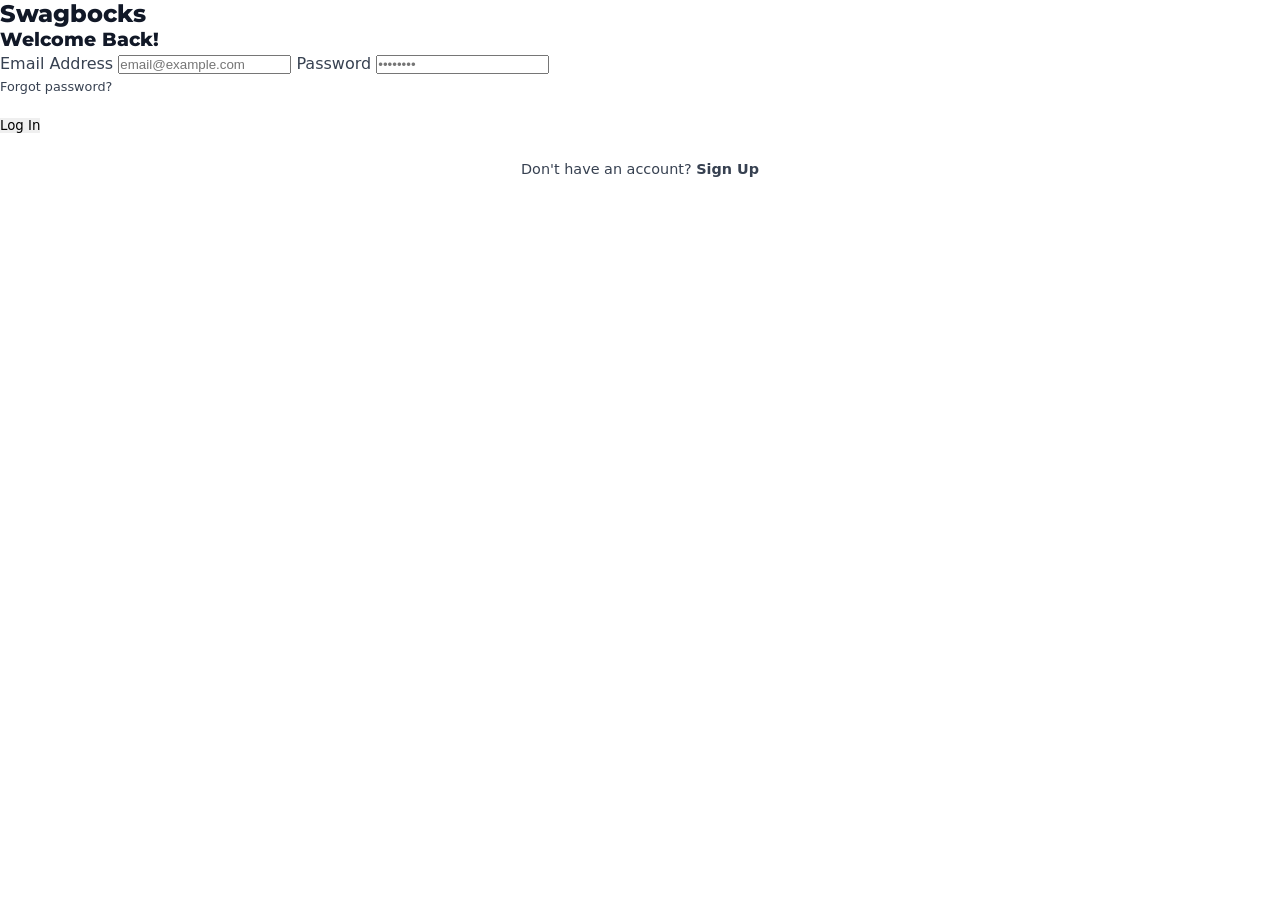
==== login.html @ ddcbab2a "first commit swag" ====
<!DOCTYPE html>
<html lang="en">
<head>
    <meta charset="UTF-8">
    <meta name="viewport" content="width=device-width, initial-scale=1.0">
    <link href="https://fonts.googleapis.com/css2?family=Montserrat:wght@800&display=swap" rel="stylesheet">
    <link rel="stylesheet" href="style.css">
    <title>Log In | Swagbocks</title>
</head>
<body>

    <section class="register_section">
        
        <div class="glass_form">
            <a href="index.html" style="text-decoration: none;"><h1>Swagbocks</h1></a>
            
            <form action="#" class="step1">
                <h3>Welcome Back!</h3>

                <label for="email">Email Address</label>
                <input type="email" id="email" name="email" placeholder="email@example.com" required>

                <label for="password">Password</label>
                <input type="password" id="password" name="password" placeholder="••••••••" required>

                <div style="display: flex; justify-content:建设; margin-bottom: 15px;">
                    <a href="#" style="font-size: 0.8em; color: var(--color_secundario); text-decoration: none;">Forgot password?</a>
                </div>

                <button type="submit" class="nextBtn">Log In</button>

                <p style="text-align: center; margin-top: 20px; font-size: 0.9em;">
                    Don't have an account? 
                    <a href="register.html" style="color: var(--color_secundario); font-weight: bold; text-decoration: none;">Sign Up</a>
                </p>
            </form>
        </div>

    </section>

</body>
</html>
---- style.css ----
/* ==========================================
   SWAGBUCKS - CSS PROFESIONAL Y RESPONSIVO
   ========================================== */

/* === VARIABLES CSS === */
:root {
  /* Colores principales */
  --primary: #2563eb;
  --primary-dark: #1d4ed8;
  --primary-light: #3b82f6;
  --secondary: #10b981;
  --secondary-dark: #059669;
  --accent: #f59e0b;
  
  /* Colores neutros */
  --white: #ffffff;
  --gray-50: #f9fafb;
  --gray-100: #f3f4f6;
  --gray-200: #e5e7eb;
  --gray-300: #d1d5db;
  --gray-400: #9ca3af;
  --gray-500: #6b7280;
  --gray-600: #4b5563;
  --gray-700: #374151;
  --gray-800: #1f2937;
  --gray-900: #111827;
  
  /* Tipografia */
  --font-display: 'Montserrat', system-ui, sans-serif;
  --font-body: 'Inter', system-ui, sans-serif;
  
  /* Sombras */
  --shadow-sm: 0 1px 2px 0 rgb(0 0 0 / 0.05);
  --shadow: 0 1px 3px 0 rgb(0 0 0 / 0.1), 0 1px 2px -1px rgb(0 0 0 / 0.1);
  --shadow-md: 0 4px 6px -1px rgb(0 0 0 / 0.1), 0 2px 4px -2px rgb(0 0 0 / 0.1);
  --shadow-lg: 0 10px 15px -3px rgb(0 0 0 / 0.1), 0 4px 6px -4px rgb(0 0 0 / 0.1);
  --shadow-xl: 0 20px 25px -5px rgb(0 0 0 / 0.1), 0 8px 10px -6px rgb(0 0 0 / 0.1);
  
  /* Bordes */
  --radius-sm: 0.375rem;
  --radius: 0.5rem;
  --radius-lg: 0.75rem;
  --radius-xl: 1rem;
  --radius-2xl: 1.5rem;
  
  /* Transiciones */
  --transition: all 0.3s ease;
}

/* === RESET Y BASE === */
*,
*::before,
*::after {
  box-sizing: border-box;
  margin: 0;
  padding: 0;
}

html {
  scroll-behavior: smooth;
  -webkit-font-smoothing: antialiased;
  -moz-osx-font-smoothing: grayscale;
}

body {
  font-family: var(--font-body);
  font-size: 1rem;
  line-height: 1.6;
  color: var(--gray-700);
  background-color: var(--white);
}

img {
  max-width: 100%;
  height: auto;
  display: block;
}

a {
  text-decoration: none;
  color: inherit;
  transition: var(--transition);
}

button {
  cursor: pointer;
  border: none;
  font-family: inherit;
  transition: var(--transition);
}

h1, h2, h3, h4, h5, h6 {
  font-family: var(--font-display);
  font-weight: 800;
  line-height: 1.2;
  color: var(--gray-900);
}

/* === CONTENEDOR === */
.container {
  width: 100%;
  max-width: 1200px;
  margin: 0 auto;
  padding: 0 1rem;
}

@media (min-width: 640px) {
  .container {
    padding: 0 1.5rem;
  }
}

@media (min-width: 1024px) {
  .container {
    padding: 0 2rem;
  }
}

/* ==========================================
   HEADER
   ========================================== */
.header {
  position: sticky;
  top: 0;
  z-index: 100;
  background: var(--white);
  border-bottom: 1px solid var(--gray-200);
  box-shadow: var(--shadow-sm);
}

.logo_inicio {
  display: flex;
  justify-content: space-between;
  align-items: center;
  padding: 1rem 0;
}

.logo_inicio h1 {
  font-size: 1.75rem;
  background: linear-gradient(135deg, var(--primary) 0%, var(--secondary) 100%);
  -webkit-background-clip: text;
  -webkit-text-fill-color: transparent;
  background-clip: text;
}

.boton_principal {
  display: inline-flex;
  align-items: center;
  justify-content: center;
  padding: 0.625rem 1.5rem;
  font-size: 0.875rem;
  font-weight: 600;
  color: var(--white);
  background: var(--primary);
  border-radius: var(--radius);
  box-shadow: var(--shadow);
}

.boton_principal:hover {
  background: var(--primary-dark);
  transform: translateY(-1px);
  box-shadow: var(--shadow-md);
}

/* ==========================================
   SECCION LOGIN / HERO
   ========================================== */
.login {
  background: linear-gradient(180deg, #f0fdf4 0%, #ecfeff 50%, var(--white) 100%);
  padding: 3rem 0;
  position: relative;
}

.login::after {
  content: '';
  position: absolute;
  bottom: 0;
  left: 0;
  right: 0;
  height: 80px;
  background: linear-gradient(to bottom, transparent, var(--white));
  pointer-events: none;
}

@media (min-width: 768px) {
  .login {
    padding: 4rem 0;
  }
}

@media (min-width: 1024px) {
  .login {
    padding: 5rem 0;
  }
}

.login_container {
  display: flex;
  flex-direction: column;
  gap: 2.5rem;
}

@media (min-width: 768px) {
  .login_container {
    flex-direction: row;
    align-items: center;
    gap: 3rem;
  }
}

@media (min-width: 1024px) {
  .login_container {
    gap: 4rem;
  }
}

/* Titulo y contenido izquierdo */
.title {
  flex: 1;
  text-align: center;
}

@media (min-width: 768px) {
  .title {
    text-align: left;
  }
}

.title h2 {
  font-family: 'Montserrat', var(--font-display);
  font-size: clamp(2rem, 5vw, 3rem);
  font-weight: 800;
  line-height: 1.1;
  letter-spacing: -0.02em;
  margin: 0;
  display: inline;
}

.title h2:first-of-type {
  color: var(--secondary);
}

.title h2:first-of-type::after {
  content: ' ';
}

.title h2:nth-of-type(2) {
  color: var(--primary);
}

.title p {
  font-size: 1rem;
  color: var(--gray-600);
  margin: 1.5rem 0 0.5rem;
  line-height: 1.5;
}

.title p:last-of-type {
  margin-top: 0.5rem;
  margin-bottom: 0;
}

.title .count {
  display: block;
  max-width: 220px;
  margin: 0 auto;
  border-radius: var(--radius);
  box-shadow: var(--shadow-md);
}

@media (min-width: 768px) {
  .title .count {
    margin: 0;
  }
}

/* Formulario de login */
.login_form {
  flex: 1;
  width: 100%;
  max-width: 420px;
  margin: 0 auto;
}

@media (min-width: 768px) {
  .login_form {
    margin: 0;
  }
}

.form {
  display: flex;
  flex-direction: column;
  gap: 1rem;
  background: var(--white);
  padding: 2rem;
  border-radius: var(--radius-xl);
  box-shadow: var(--shadow-xl);
  border: 1px solid var(--gray-100);
}

@media (min-width: 640px) {
  .form {
    padding: 2.5rem;
  }
}

.form h3 {
  font-size: 1.5rem;
  text-align: center;
  color: var(--gray-900);
  margin-bottom: 0.5rem;
}

.form label {
  font-size: 0.875rem;
  font-weight: 500;
  color: var(--gray-700);
}

.form input {
  width: 100%;
  padding: 0.75rem 1rem;
  font-size: 1rem;
  border: 1px solid var(--gray-300);
  border-radius: var(--radius);
  background: var(--white);
  transition: var(--transition);
}

.form input:focus {
  outline: none;
  border-color: var(--primary);
  box-shadow: 0 0 0 3px rgba(37, 99, 235, 0.1);
}

.form input::placeholder {
  color: var(--gray-400);
}

.button-regis {
  display: block;
  width: 100%;
  padding: 0.875rem;
  font-size: 1rem;
  font-weight: 600;
  text-align: center;
  color: var(--white);
  background: var(--secondary);
  border-radius: var(--radius);
  margin-top: 0.5rem;
}

.button-regis:hover {
  background: var(--secondary-dark);
  transform: translateY(-2px);
  box-shadow: var(--shadow-lg);
}

.form > p {
  text-align: center;
  font-size: 0.875rem;
  color: var(--gray-500);
  margin: 0.5rem 0 0;
}

.button-login {
  display: block;
  width: 100%;
  padding: 0.75rem;
  font-size: 0.9375rem;
  font-weight: 600;
  text-align: center;
  color: var(--primary);
  background: transparent;
  border: 2px solid var(--primary);
  border-radius: var(--radius);
}

.button-login:hover {
  color: var(--white);
  background: var(--primary);
}

/* ==========================================
   SECCION 2 - HOW IT WORKS (Layout Zigzag con Grid)
   ========================================== */
.section2 {
  padding: 4rem 1rem;
  background: linear-gradient(180deg, var(--white) 0%, #f0fdf4 100%);
  position: relative;
  overflow: hidden;
  counter-reset: step-counter;
}

.section2::before {
  content: '';
  position: absolute;
  top: 0;
  left: 0;
  right: 0;
  height: 4px;
  background: linear-gradient(90deg, var(--primary), var(--secondary), var(--accent));
}

@media (min-width: 768px) {
  .section2 {
    padding: 5rem 4rem;
  }
}

@media (min-width: 1024px) {
  .section2 {
    padding: 5rem 6rem;
  }
}

.section2 h2 {
  font-size: clamp(1.75rem, 4vw, 2.5rem);
  text-align: center;
  margin-bottom: 1rem;
}

.section2 > p {
  max-width: 700px;
  margin: 0 auto 3rem;
  text-align: center;
  color: var(--gray-600);
  padding: 0 1rem;
}

/* Cards con Grid para layout zigzag */
.how {
  max-width: 900px;
  margin: 0 auto 2.5rem;
  background: var(--white);
  border-radius: var(--radius-xl);
  box-shadow: var(--shadow-lg);
  overflow: hidden;
  transition: var(--transition);
  position: relative;
  border: 2px solid transparent;
}

.how:hover {
  box-shadow: var(--shadow-xl);
  border-color: var(--primary);
}

/* Grid layout para desktop */
@media (min-width: 768px) {
  .how {
    display: grid;
    grid-template-columns: 1fr 1fr;
    grid-template-rows: auto auto 1fr auto;
    min-height: 280px;
  }
  
  /* Card 1: imagen izquierda, contenido derecha */
  .how:nth-of-type(1) img { grid-column: 1; grid-row: 1 / -1; }
  .how:nth-of-type(1) h3 { grid-column: 2; grid-row: 1; }
  .how:nth-of-type(1) .color_blue { grid-column: 2; grid-row: 2; }
  .how:nth-of-type(1) .button_section_2 { grid-column: 2; grid-row: 4; }
  
  /* Card 2: contenido izquierda, imagen derecha (ZIGZAG) */
  .how:nth-of-type(2) img { grid-column: 2; grid-row: 1 / -1; }
  .how:nth-of-type(2) h3 { grid-column: 1; grid-row: 1; }
  .how:nth-of-type(2) .color_blue { grid-column: 1; grid-row: 2; }
  .how:nth-of-type(2) .button_section_2 { grid-column: 1; grid-row: 4; }
  
  /* Card 3: imagen izquierda, contenido derecha */
  .how:nth-of-type(3) img { grid-column: 1; grid-row: 1 / -1; }
  .how:nth-of-type(3) h3 { grid-column: 2; grid-row: 1; }
  .how:nth-of-type(3) .color_blue { grid-column: 2; grid-row: 2; }
  .how:nth-of-type(3) .button_section_2 { grid-column: 2; grid-row: 4; }
}

/* Numero de paso */
.how::before {
  content: counter(step-counter);
  counter-increment: step-counter;
  position: absolute;
  top: 1rem;
  left: 1rem;
  width: 44px;
  height: 44px;
  background: var(--primary);
  color: var(--white);
  border-radius: 50%;
  display: flex;
  align-items: center;
  justify-content: center;
  font-family: var(--font-display);
  font-weight: 800;
  font-size: 1.25rem;
  z-index: 2;
  box-shadow: var(--shadow-lg);
}

/* Colores diferentes para cada paso */
.how:nth-of-type(1)::before { background: var(--primary); }
.how:nth-of-type(2)::before { background: var(--secondary); }
.how:nth-of-type(3)::before { background: var(--accent); color: var(--gray-900); }

/* Posicion del numero en zigzag para desktop */
@media (min-width: 768px) {
  .how:nth-of-type(2)::before {
    left: auto;
    right: 1rem;
  }
}

.how img {
  width: 100%;
  height: 220px;
  object-fit: cover;
}

@media (min-width: 768px) {
  .how img {
    height: 100%;
    min-height: 280px;
    object-fit: cover;
  }
}

.how h3 {
  font-size: 1.25rem;
  padding: 1.5rem 1.5rem 0.75rem;
  color: var(--gray-900);
}

@media (min-width: 768px) {
  .how h3 {
    font-size: 1.375rem;
    padding: 2rem 2rem 1rem;
    align-self: end;
  }
}

.how .color_blue {
  padding: 0 1.5rem;
}

@media (min-width: 768px) {
  .how .color_blue {
    padding: 0 2rem;
  }
}

.how .color_blue p {
  font-size: 0.9375rem;
  color: var(--gray-600);
  line-height: 1.75;
}

@media (min-width: 768px) {
  .how .color_blue p {
    font-size: 1rem;
  }
}

.button_section_2 {
  display: inline-block;
  margin: 1.25rem 1.5rem 1.5rem;
  padding: 0.75rem 1.5rem;
  font-size: 0.9375rem;
  font-weight: 600;
  color: var(--white);
  background: var(--primary);
  border-radius: var(--radius);
  border: none;
  cursor: pointer;
  transition: var(--transition);
}

@media (min-width: 768px) {
  .button_section_2 {
    margin: 1rem 2rem 2rem;
    padding: 0.875rem 2rem;
    align-self: start;
  }
}

.how:nth-of-type(2) .button_section_2 {
  background: var(--secondary);
}

.how:nth-of-type(3) .button_section_2 {
  background: var(--accent);
  color: var(--gray-900);
}

.button_section_2:hover {
  transform: translateY(-2px);
  box-shadow: var(--shadow-md);
  filter: brightness(1.1);
}

/* ==========================================
   SECCION 3 - TESTIMONIALS
   ========================================== */
.section3 {
  padding: 2rem 0;
  background-color: rgb(241, 237, 237); /* Fondo gris súper claro para resaltar las tarjetas blancas */
  text-align: center;
}

.section3 h2 {
  font-size: clamp(1.75rem, 4vw, 2.5rem);
  margin-bottom: 0.5rem;
}

.section-subtitle {
  color: var(--gray-600);
  margin-bottom: 3rem;
  font-size: 1.1rem;
}

/* El Grid Responsivo */
.testimonials_grid {
  display: grid;
  grid-template-columns: 1fr; /* Móvil: 1 columna */
  gap: 1.5rem;
  margin-bottom: 3rem;
}

@media (min-width: 640px) {
  .testimonials_grid {
    grid-template-columns: repeat(2, 1fr); /* Tablet: 2 columnas */
  }
}

@media (min-width: 1024px) {
  .testimonials_grid {
    grid-template-columns: repeat(4, 1fr); /* PC: 4 columnas (hace 2 filas de 4) */
    gap: 2rem;
  }
}

/* Diseño de la Tarjeta */
.testimonio-card {
  background: var(--white);
  border-radius: var(--radius-xl);
  box-shadow: var(--shadow-md);
  border: 1px solid var(--gray-200);
  transition: var(--transition);
  display: flex;
  flex-direction: column;
  height: 100%;
}

.testimonio-card:hover {
  transform: translateY(-5px);
  box-shadow: var(--shadow-xl);
  border-color: var(--primary-light); /* Borde azul al pasar el mouse */
}

.testimonio-inner {
  padding: 1.75rem;
  display: flex;
  flex-direction: column;
  height: 100%;
  text-align: left;
}

.testimonio-header {
  display: flex;
  justify-content: space-between;
  align-items: flex-start;
  margin-bottom: 1rem;
}

.stars {
  color: var(--accent); /* Naranja/Amarillo de tus variables */
  font-size: 1.2rem;
  letter-spacing: 2px;
}

.quote-mark {
  color: var(--gray-200); /* Comilla sutil gris */
  font-size: 3.5rem;
  line-height: 0.5;
  font-family: serif;
  opacity: 0.5;
}

.testimonio-text {
  flex-grow: 1; /* Empuja el nombre y ganancias hacia abajo para igualar alturas */
  font-size: 0.95rem;
  color: var(--gray-700);
  line-height: 1.6;
  margin-bottom: 1.5rem;
  font-weight: 500;
}

.testimonio-footer {
  display: flex;
  justify-content: space-between;
  align-items: center;
  padding-top: 1.25rem;
  border-top: 1px solid var(--gray-100);
}

.user-name {
  font-weight: 800;
  color: var(--gray-900);
  font-size: 1.05rem;
}

.user-earned {
  color: var(--secondary-dark);
  font-weight: 700;
  font-size: 0.85rem;
  background: #dcfce7; /* Fondo verde clarito tipo etiqueta (badge) */
  padding: 0.35rem 0.75rem;
  border-radius: 20px;
}

.trust-footer {
  display: flex;
  flex-direction: column;
}
.trust-footer a{
  padding: 10px;
  width: 100px;
  margin: 10px auto;
  background-color: rgb(27, 224, 27);
  border-radius: 10px;
  color: black;
  font-weight: bold;
  text-decoration: none;
}
.trust-footer a:hover {
  transform: translateY(-5px);
  box-shadow: var(--shadow-xl);
  border-color: var(--primary-light); /* Borde azul al pasar el mouse */
}


/* ==========================================
   SECCION 4 - STATS
   ========================================== */
.section4 {
  padding: 4rem 1rem;
  background: linear-gradient(135deg, #1e3a8a 0%, var(--primary) 50%, #0891b2 100%);
  position: relative;
  overflow: hidden;
}

.section4::before {
  content: '';
  position: absolute;
  top: 0;
  left: 0;
  right: 0;
  bottom: 0;
  background: url("data:image/svg+xml,%3Csvg width='60' height='60' viewBox='0 0 60 60' xmlns='http://www.w3.org/2000/svg'%3E%3Cg fill='none' fill-rule='evenodd'%3E%3Cg fill='%23ffffff' fill-opacity='0.05'%3E%3Cpath d='M36 34v-4h-2v4h-4v2h4v4h2v-4h4v-2h-4zm0-30V0h-2v4h-4v2h4v4h2V6h4V4h-4zM6 34v-4H4v4H0v2h4v4h2v-4h4v-2H6zM6 4V0H4v4H0v2h4v4h2V6h4V4H6z'/%3E%3C/g%3E%3C/g%3E%3C/svg%3E");
  opacity: 0.5;
}

@media (min-width: 768px) {
  .section4 {
    padding: 5rem 2rem;
  }
}

.img_ref {
  display: flex;
  flex-direction: column;
  gap: 2rem;
  max-width: 1000px;
  margin: 0 auto;
}

@media (min-width: 768px) {
  .img_ref {
    flex-direction: row;
    gap: 2rem;
  }
}

.img_ref_frame {
  flex: 1;
  display: flex;
  flex-direction: column;
  align-items: center;
  text-align: center;
  padding: 2rem 1.5rem;
  background: rgba(255, 255, 255, 0.1);
  border-radius: var(--radius-xl);
  backdrop-filter: blur(10px);
}

.img_ref_frame:hover{
  transform: translateY(-25px);
  box-shadow: var(--shadow-xl);
  transition: all 0.5s ease-in-out;
}

.frame2:hover{
  transform: translateY(25px);
  box-shadow: var(--shadow-xl);
  transition: all 0.5s ease-in-out;
}

.img_ref_frame img {
 object-fit: cover;
 border-radius: 15px;
 margin-bottom: 20px;
}

.img_ref_frame h4 {
  font-size: 1rem;
  font-weight: 600;
  color: var(--white);
  line-height: 1.5;
}

@media (min-width: 768px) {
  .img_ref_frame h4 {
    font-size: 1.125rem;
  }
}

/* ==========================================
   SECCION 5 - POPULAR MERCHANTS
   ========================================== */
.section5 {
  padding: 4rem 1rem;
  background: linear-gradient(180deg, var(--white) 0%, #fffbeb 100%);
  position: relative;
}

.section5::before {
  content: '';
  position: absolute;
  top: 0;
  left: 50%;
  transform: translateX(-50%);
  width: 60px;
  height: 60px;
  background: var(--accent);
  border-radius: 50%;
  opacity: 0.1;
  filter: blur(30px);
}

@media (min-width: 768px) {
  .section5 {
    padding: 5rem 2rem;
  }
}

.section5 h2 {
  font-size: clamp(1.75rem, 4vw, 2.5rem);
  text-align: center;
  margin-bottom: 2.5rem;
}

.ref_div {
  display: grid;
  grid-template-columns: repeat(2, 1fr);
  gap: 1rem;
  max-width: 1000px;
  margin: 0 auto;
}

@media (min-width: 480px) {
  .ref_div {
    grid-template-columns: repeat(3, 1fr);
    gap: 1.25rem;
  }
}

@media (min-width: 768px) {
  .ref_div {
    grid-template-columns: repeat(4, 1fr);
    gap: 1.5rem;
  }
}

@media (min-width: 1024px) {
  .ref_div {
    grid-template-columns: repeat(6, 1fr);
  }
}

.marks_ref {
  display: flex;
  flex-direction: column;
  align-items: center;
  text-align: center;
  padding: 1.25rem 1rem;
  background: var(--white);
  border: 1px solid var(--gray-200);
  border-radius: var(--radius-lg);
  transition: var(--transition);
}

.marks_ref:hover {
  border-color: var(--primary);
  box-shadow: var(--shadow-lg);
  transform: translateY(-4px);
}

.marks_ref img {
  width: 60px;
  height: 60px;
  object-fit: contain;
  margin-bottom: 0.75rem;
  border-radius: var(--radius);
}

.marks_ref p {
  font-size: 0.875rem;
  font-weight: 600;
  color: var(--gray-900);
  margin-bottom: 0.25rem;
}

.marks_ref span {
  font-size: 0.75rem;
  color: var(--secondary);
  font-weight: 500;
}

/* ==========================================
   SECCION 6 - BANKS
   ========================================== */
.section6 {
  padding: 4rem 1rem;
  background: var(--gray-100);
  position: relative;
  border-top: 1px solid var(--gray-200);
  border-bottom: 1px solid var(--gray-200);
}

.section6::before {
  content: '';
  position: absolute;
  top: 0;
  left: 0;
  right: 0;
  height: 4px;
  background: linear-gradient(90deg, var(--secondary), var(--primary), var(--accent));
}

@media (min-width: 768px) {
  .section6 {
    padding: 5rem 2rem;
  }
}

.section6 h2 {
  font-size: clamp(1.5rem, 4vw, 2rem);
  text-align: center;
  margin-bottom: 2.5rem;
}

.prueba {
  display: grid;
  grid-template-columns: repeat(3, 1fr);
  gap: 1rem;
  max-width: 900px;
  margin: 0 auto;
}

@media (min-width: 480px) {
  .prueba {
    grid-template-columns: repeat(4, 1fr);
  }
}

@media (min-width: 768px) {
  .prueba {
    grid-template-columns: repeat(6, 1fr);
    gap: 1.5rem;
  }
}

.bank_ref {
  display: flex;
  align-items: center;
  justify-content: center;
  padding: 1rem;
  background: var(--white);
  border-radius: var(--radius-lg);
  box-shadow: var(--shadow);
  transition: var(--transition);
}

.bank_ref:hover {
  box-shadow: var(--shadow-lg);
  transform: scale(1.05);
}

.bank_ref img {
  width: 100%;
  max-width: 150px;
  height: 90px;
  object-fit: contain;
}

/* ==========================================
   FOOTER
   ========================================== */
footer {
  padding: 2.5rem 1rem;
  background: linear-gradient(180deg, #0f172a 0%, #020617 100%);
  text-align: center;
  position: relative;
}

footer::before {
  content: '';
  position: absolute;
  top: 0;
  left: 0;
  right: 0;
  height: 3px;
  background: linear-gradient(90deg, var(--primary), var(--secondary), var(--accent), var(--secondary), var(--primary));
  background-size: 200% 100%;
  animation: gradientMove 3s ease infinite;
}

@keyframes gradientMove {
  0% { background-position: 0% 50%; }
  50% { background-position: 100% 50%; }
  100% { background-position: 0% 50%; }
}

@media (min-width: 768px) {
  footer {
    padding: 3rem 2rem;
  }
}

footer p {
  font-size: 0.9375rem;
  font-weight: 600;
  color: var(--white);
  margin-bottom: 1rem;
}

footer span {
  display: block;
  max-width: 800px;
  margin: 0 auto;
  font-size: 0.8125rem;
  color: var(--gray-400);
  line-height: 1.7;
}

footer .social {
  display: flex;
  justify-content: center;
  gap: 1rem;
  margin-top: 1.5rem;
}

footer .social a {
  display: flex;
  align-items: center;
  justify-content: center;
  width: 40px;
  height: 40px;
  background: rgba(255, 255, 255, 0.1);
  border-radius: 50%;
  transition: var(--transition);
}

footer .social a:hover {
  background: var(--primary);
  transform: translateY(-2px);
}

footer .social img {
  width: 20px;
  height: 20px;
  filter: brightness(0) invert(1);
}

/* ==========================================
   UTILIDADES Y ANIMACIONES
   ========================================== */

/* Scroll suave para toda la pagina */
@media (prefers-reduced-motion: no-preference) {
  html {
    scroll-behavior: smooth;
  }
}

/* Seleccion de texto */
::selection {
  background: var(--primary);
  color: var(--white);
}

/* Scrollbar personalizada */
::-webkit-scrollbar {
  width: 10px;
}

::-webkit-scrollbar-track {
  background: var(--gray-100);
}

::-webkit-scrollbar-thumb {
  background: var(--gray-400);
  border-radius: 5px;
}

::-webkit-scrollbar-thumb:hover {
  background: var(--gray-500);
}

/* Focus visible para accesibilidad */
:focus-visible {
  outline: 2px solid var(--primary);
  outline-offset: 2px;
}

/* Animacion de entrada */
@keyframes fadeInUp {
  from {
    opacity: 0;
    transform: translateY(20px);
  }
  to {
    opacity: 1;
    transform: translateY(0);
  }
}

.how,
.testimonio-card,
.marks_ref,
.bank_ref {
  animation: fadeInUp 0.6s ease-out;
}
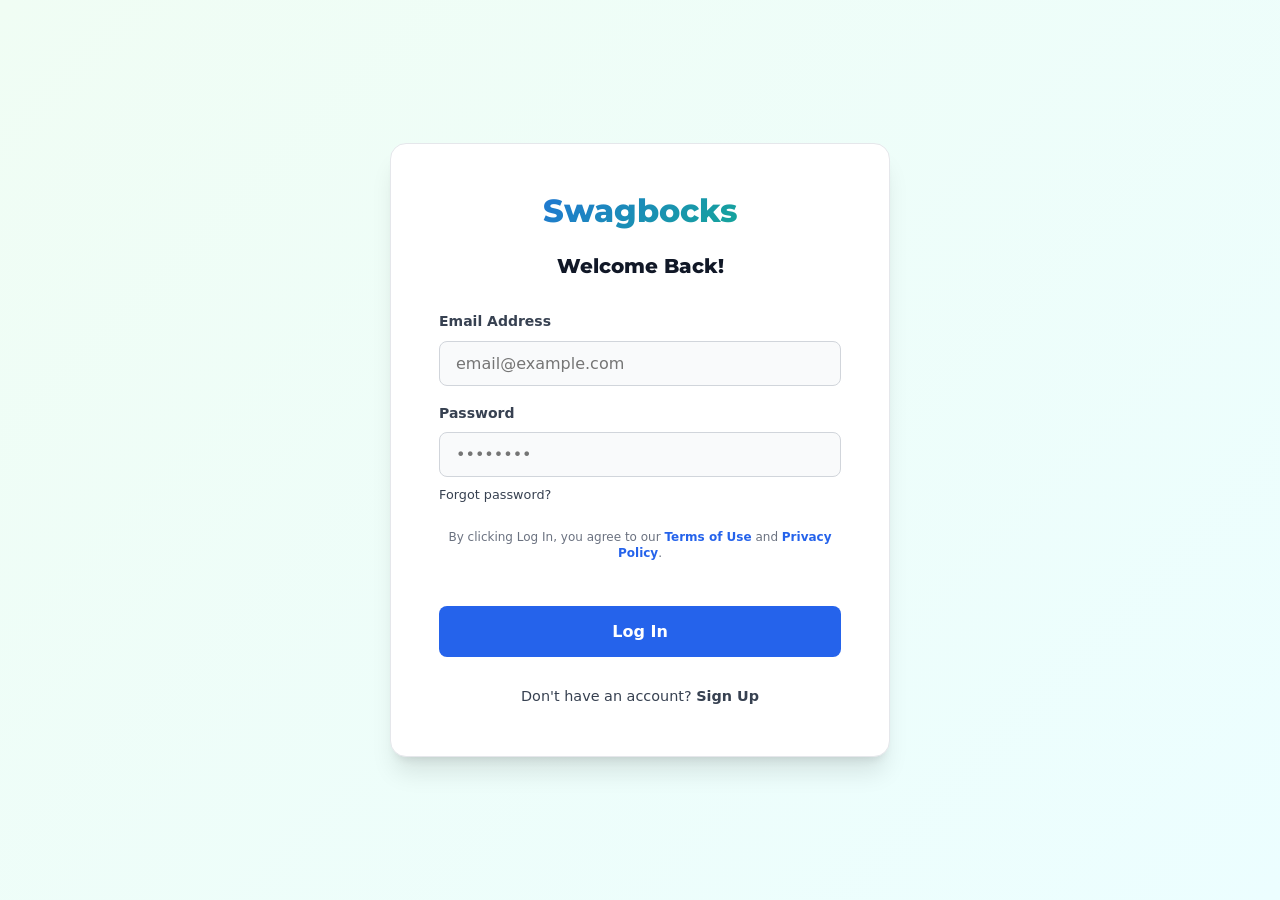
==== commit 750dc20a: "Actualizando login y estructura principal" ====
--- a/login.html
+++ b/login.html
@@ -27,6 +27,12 @@
                     <a href="#" style="font-size: 0.8em; color: var(--color_secundario); text-decoration: none;">Forgot password?</a>
                 </div>
 
+                <div class="auth-legal-notice">
+                    By clicking Log In, you agree to our 
+                    <a href="terms.html">Terms of Use</a> and 
+                    <a href="privacy.html">Privacy Policy</a>.
+                </div>
+
                 <button type="submit" class="nextBtn">Log In</button>
 
                 <p style="text-align: center; margin-top: 20px; font-size: 0.9em;">
--- a/style.css
+++ b/style.css
@@ -1141,3 +1141,275 @@
   animation: fadeInUp 0.6s ease-out;
 }
 
+
+/* ==========================================
+   PÁGINAS DE AUTENTICACIÓN (LOGIN & REGISTER)
+   ========================================== */
+
+.register_section {
+  min-height: 100vh;
+  display: flex;
+  align-items: center;
+  justify-content: center;
+  padding: 2rem 1rem;
+  background: linear-gradient(135deg, #f0fdf4 0%, #ecfeff 100%);
+}
+
+.glass_form {
+  background: var(--white);
+  width: 100%;
+  max-width: 450px; 
+  padding: 2rem;
+  border-radius: var(--radius-xl);
+  box-shadow: var(--shadow-xl);
+  border: 1px solid var(--gray-200);
+}
+
+.glass_form a {
+  text-decoration: none;
+}
+
+.glass_form h1 {
+  font-size: 2rem;
+  text-align: center;
+  background: linear-gradient(135deg, var(--primary) 0%, var(--secondary) 100%);
+  -webkit-background-clip: text;
+  -webkit-text-fill-color: transparent;
+  background-clip: text;
+  margin-bottom: 1.5rem;
+}
+
+.step1, .step2 {
+  display: flex;
+  flex-direction: column;
+  gap: 0.5rem;
+}
+
+.glass_form h3 {
+  font-size: 1.25rem;
+  color: var(--gray-900);
+  text-align: center;
+  margin-bottom: 1rem;
+}
+
+.glass_form label {
+  font-size: 0.875rem;
+  font-weight: 600;
+  color: var(--gray-700);
+  margin-top: 0.5rem;
+}
+
+.glass_form input, 
+.glass_form select {
+  width: 100%;
+  padding: 0.75rem 1rem;
+  font-size: 1rem;
+  border: 1px solid var(--gray-300);
+  border-radius: var(--radius);
+  background: var(--gray-50);
+  transition: var(--transition);
+  font-family: inherit;
+}
+
+/* Aviso legal en formularios */
+.auth-legal-notice {
+    font-size: 0.75rem; /* Tamaño pequeño tipo "letra chica" */
+    color: var(--gray-500);
+    text-align: center;
+    line-height: 1.4;
+    margin-bottom: 1.25rem; /* Espacio antes del botón */
+    padding: 0 0.5rem;
+}
+
+.auth-legal-notice a {
+    color: var(--primary);
+    text-decoration: none;
+    font-weight: 600;
+}
+
+.auth-legal-notice a:hover {
+    text-decoration: underline;
+}
+
+.glass_form input:focus,
+.glass_form select:focus {
+  outline: none;
+  background: var(--white);
+  border-color: var(--primary);
+  box-shadow: 0 0 0 3px rgba(37, 99, 235, 0.1);
+}
+
+/* Campos de solo lectura (Resumen en Step 2) */
+.return_dates {
+  padding: 0.75rem 1rem;
+  background: var(--gray-100);
+  border-radius: var(--radius-sm);
+  font-size: 0.95rem;
+  color: var(--gray-600);
+  min-height: 42px; /* Mantiene la altura aunque esté vacío */
+  border: 1px dashed var(--gray-300);
+}
+
+/* Botones del formulario */
+.nextBtn,
+.glass_form button[type="submit"] {
+  width: 100%;
+  padding: 1rem;
+  font-size: 1rem;
+  font-weight: 600;
+  color: var(--white);
+  background: var(--primary);
+  border-radius: var(--radius);
+  margin-top: 1rem;
+}
+
+.nextBtn:hover,
+.glass_form button[type="submit"]:hover {
+  background: var(--primary-dark);
+  transform: translateY(-2px);
+  box-shadow: var(--shadow-md);
+}
+
+#backBtn {
+  width: 100%;
+  padding: 1rem;
+  font-size: 1rem;
+  font-weight: 600;
+  color: var(--gray-700);
+  background: var(--gray-200);
+  border-radius: var(--radius);
+  margin-top: 1rem;
+}
+
+#backBtn:hover {
+  background: var(--gray-300);
+}
+
+/* ==========================================
+   PÁGINAS LEGALES (PRIVACY & TERMS)
+   ========================================== */
+.header_terms_button {
+  padding: 1rem 2rem;
+  background: var(--white);
+  border-bottom: 1px solid var(--gray-200);
+  box-shadow: var(--shadow-sm);
+}
+
+.header_terms_button h1 {
+  font-size: 1.5rem;
+  background: linear-gradient(135deg, var(--primary) 0%, var(--secondary) 100%);
+  -webkit-background-clip: text;
+  -webkit-text-fill-color: transparent;
+  background-clip: text;
+}
+
+.legal-container {
+  max-width: 800px;
+  margin: 4rem auto;
+  background: var(--white);
+  padding: 3rem;
+  border-radius: var(--radius-xl);
+  box-shadow: var(--shadow-md);
+  border: 1px solid var(--gray-200);
+}
+
+.legal-container h1 {
+  font-size: clamp(2rem, 4vw, 2.5rem);
+  color: var(--gray-900);
+  margin-bottom: 0.5rem;
+  text-align: center;
+}
+
+.legal-container > p:first-of-type {
+  text-align: center;
+  color: var(--gray-500);
+  margin-bottom: 2rem;
+}
+
+.highlight-box {
+  background: #f0fdf4;
+  border-left: 4px solid var(--secondary);
+  padding: 1.5rem;
+  border-radius: 0 var(--radius) var(--radius) 0;
+  margin-bottom: 2.5rem;
+}
+
+.highlight-box p {
+  color: var(--gray-800);
+  font-weight: 500;
+  margin: 0;
+}
+
+.legal-container h2 {
+  font-size: 1.5rem;
+  color: var(--primary);
+  margin: 2.5rem 0 1rem;
+  border-bottom: 2px solid var(--gray-100);
+  padding-bottom: 0.5rem;
+}
+
+.legal-container p, 
+.legal-container li {
+  color: var(--gray-700);
+  line-height: 1.8;
+  margin-bottom: 1.25rem;
+}
+
+.legal-container ul {
+  padding-left: 1.5rem;
+  margin-bottom: 1.5rem;
+}
+
+.footer_terms {
+  text-align: center;
+  padding: 2rem;
+  background: var(--gray-900);
+  color: var(--gray-400);
+}
+
+/* ==========================================
+   MEDIA QUERIES (RESPONSIVE AL DETALLE)
+   ========================================== */
+
+/* TABLETS (Min 768px) */
+@media (min-width: 768px) {
+  .glass_form {
+    padding: 3rem;
+    max-width: 500px;
+  }
+  
+  .legal-container {
+    padding: 4rem;
+  }
+}
+
+/* MONITORES GRANDES Y ULTRA WIDE (Min 1440px / 1920px) */
+@media (min-width: 1440px) {
+  .glass_form {
+    transform: scale(1.05); /* Escala toda la tarjeta para que no se vea minúscula */
+  }
+
+  .legal-container {
+    max-width: 900px;
+  }
+}
+
+@media (min-width: 1920px) {
+  .glass_form {
+    transform: scale(1.1); 
+  }
+
+  .legal-container {
+    max-width: 1000px;
+    padding: 4rem 5rem;
+  }
+  
+  .legal-container p, 
+  .legal-container li {
+    font-size: 1.05rem; /* Letra un poco más grande para facilitar la lectura en 24"+ */
+  }
+}
+
+/*/////////////////////////////////////////////////////////////////////////////////*/
+
+
